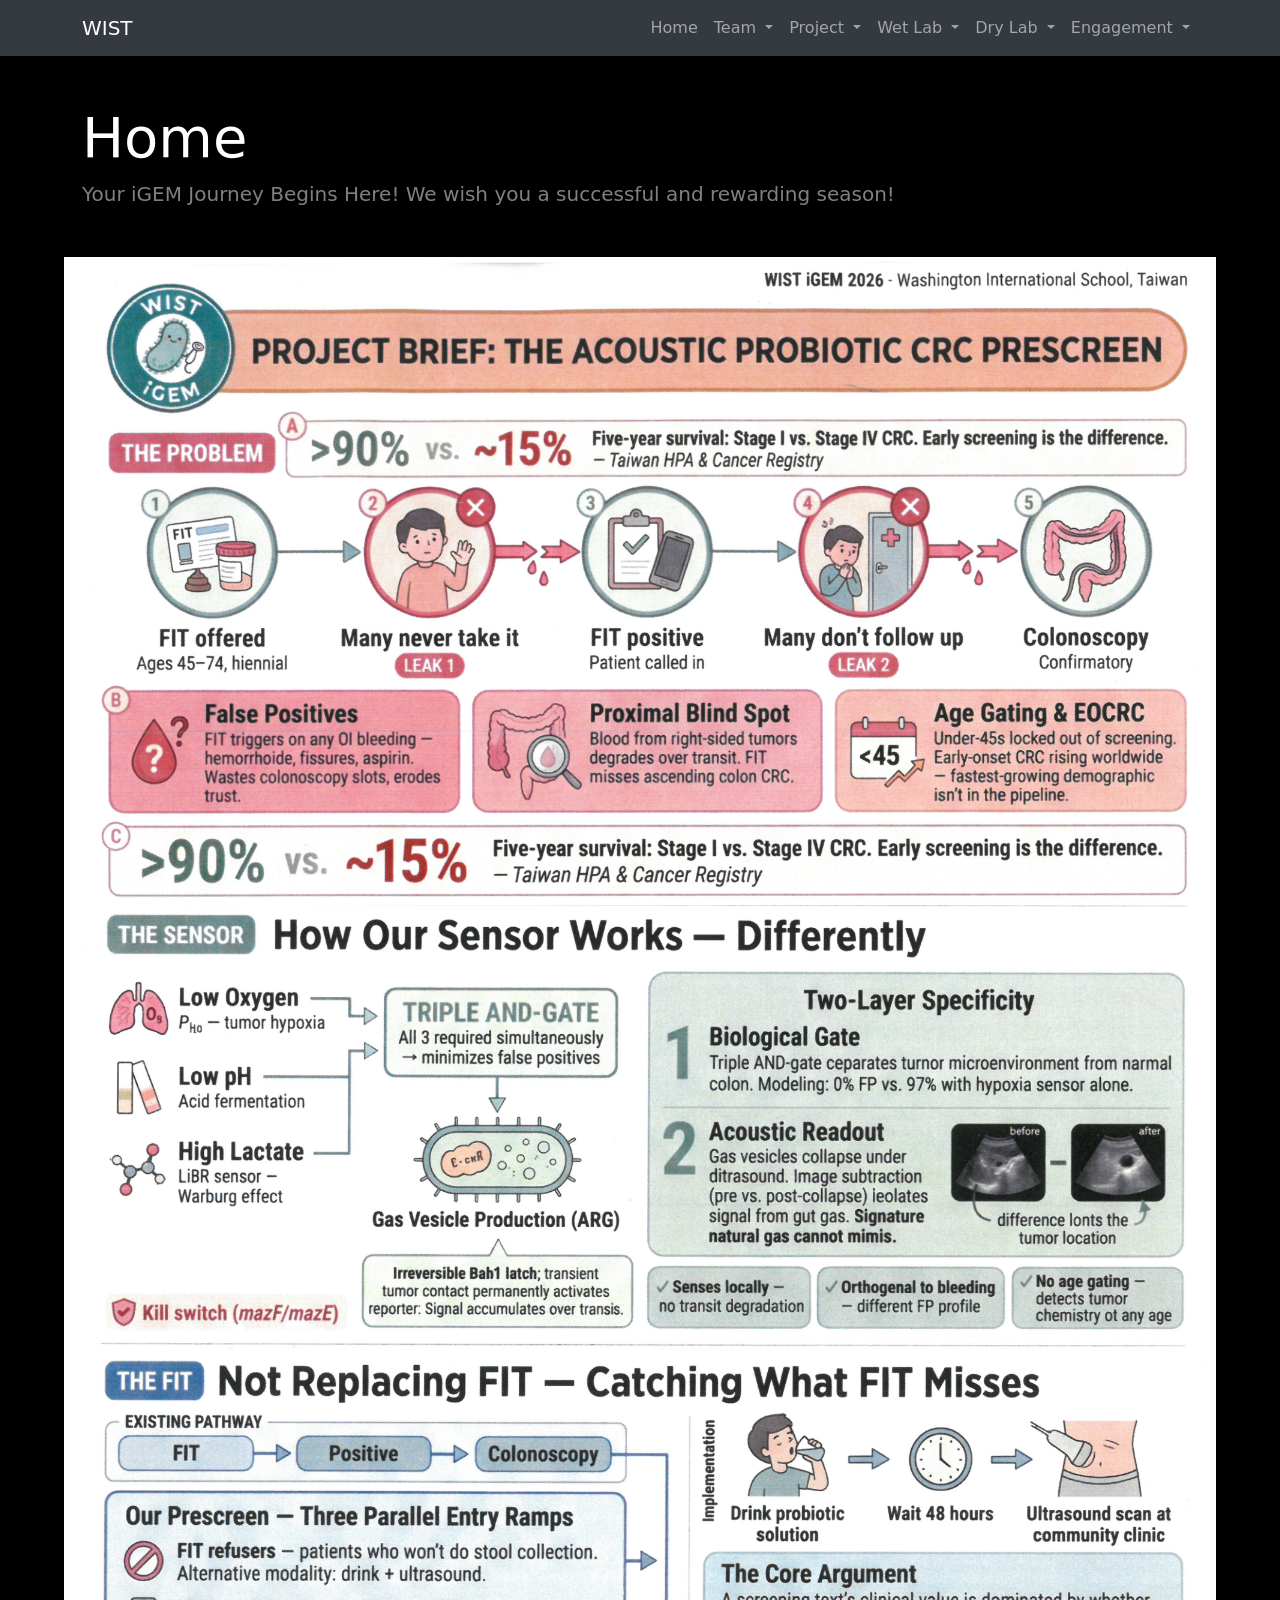
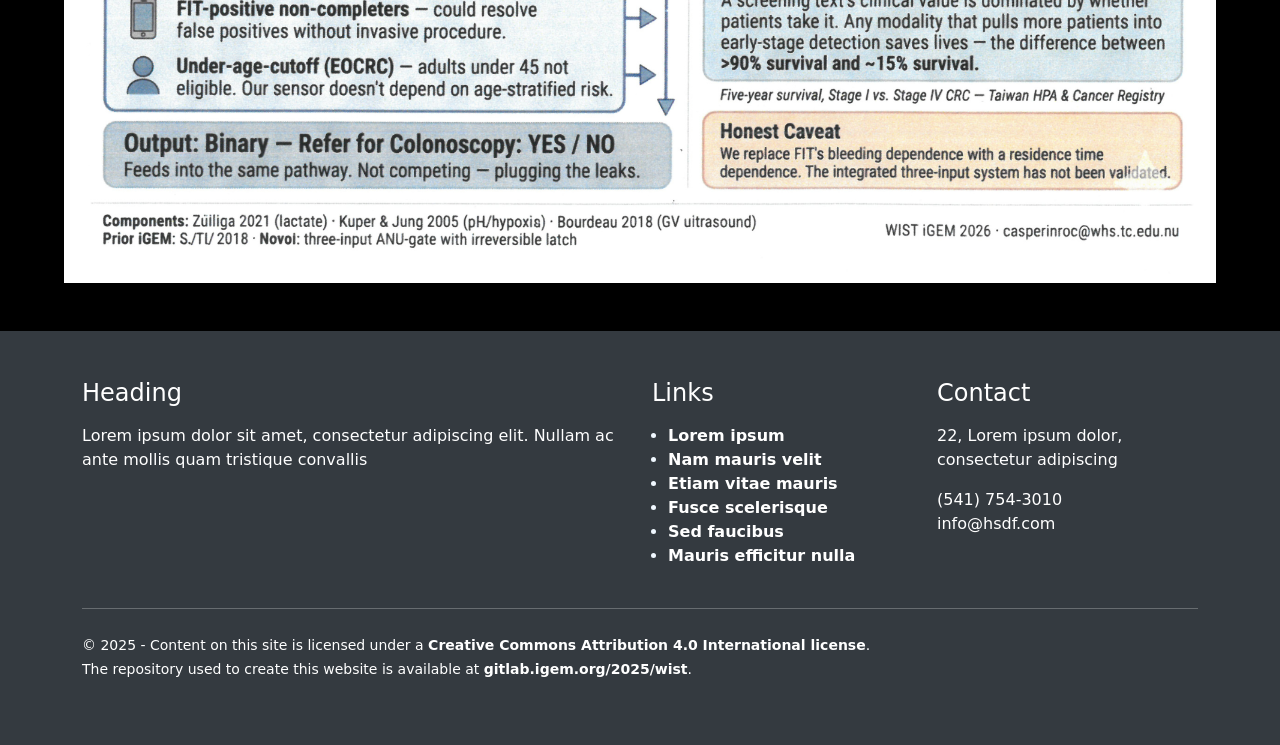
==== docs/index.html @ 2dd1bcad "no container" ====
<!doctype html>
<html lang="en">
  <head>
    <!-- Required meta tags -->
    <meta charset="utf-8">
    <meta name="viewport" content="width=device-width, initial-scale=1">
    <link rel="shortcut icon" href="https://static.igem.wiki/common/icons/favicons/igem-2022.svg"/>
    <link rel="license" href="https://creativecommons.org/licenses/by/4.0/"/>

    <!-- Bootstrap CSS -->
    <link href="static/bootstrap.min.css" rel="stylesheet">

    <!-- Custom CSS -->
    <link href="static/style.css" rel="stylesheet">

    <title>Home | WIST - iGEM 2025</title>
    <style>
      header {
       
        /* background-color: black; */
        /* background-image: url("static/img/test.gif");
        background-size: contain;
        background-position: center;
        background-repeat: no-repeat;
        height: 100vh;
        margin: 0;  */
      }
      body{
        background-color: rgb(0, 0, 0);
        /* background-image: url("static/img/Sheba1.JPG"); */
        background-position: center;
        background-size: contain;
        background-repeat: no-repeat;
        
        /* background-size: contain;
        background-position: center;
        
        height: 100vh;
        margin: 0;  */ 
      }
      .header{
        all: unset;
        /* all: revert; */
      }
      .backimg{
        width: 100%;
        padding: 0 5%;
      }
      li{
        color: aliceblue;
      }
      .wist{
        width:100%
      }
    </style>
</head>
<body>
  <!-- Navigation -->
  <nav class="navbar navbar-expand-lg navbar-dark bg-dark fixed-top">
  <div class="container">

    <!-- TEAM NAME -->
    <a class="navbar-brand" href="#">WIST</a>

    <!-- SMALL SCREEN MENU ICON -->
    <button class="navbar-toggler" type="button" data-bs-toggle="collapse" data-bs-target="#navbarSupportedContent" aria-controls="navbarSupportedContent" aria-expanded="false" aria-label="Toggle navigation">
      <span class="navbar-toggler-icon"></span>
    </button>

    <div class="collapse navbar-collapse" id="navbarSupportedContent">
      <ul class="navbar-nav ml-auto left-aligned">

        <!-- HOME -->
        <li class="nav-item">
          <a class="nav-link" href="index.html">Home</a>
        </li>

        <!-- TEAM -->
        <li class="nav-item dropdown">
          <a class="nav-link dropdown-toggle" href="#" id="navbar-team" role="button" data-bs-toggle="dropdown" aria-expanded="false">
            Team
          </a>
          <ul class="dropdown-menu" aria-labelledby="navbar-team">
            <li><a class="dropdown-item" href="members">Members</a></li>
            <li><a class="dropdown-item" href="attributions">Attributions</a></li>
          </ul>
        </li>

        <!-- PROJECT -->
        <li class="nav-item dropdown">
          <a class="nav-link dropdown-toggle" href="#" id="navbar-project" role="button" data-bs-toggle="dropdown" aria-expanded="false">
            Project
          </a>
          <ul class="dropdown-menu" aria-labelledby="navbar-project">
            <li><a class="dropdown-item" href="description">Description</a></li>
            <li><a class="dropdown-item" href="engineering">Engineering</a></li>
            <li><a class="dropdown-item" href="results">Results</a></li>
            <li><a class="dropdown-item" href="contribution">Contribution</a></li>
          </ul>
        </li>

        <!-- WET LAB -->
        <li class="nav-item dropdown">
          <a class="nav-link dropdown-toggle" href="#" id="navbar-wet-lab" role="button" data-bs-toggle="dropdown" aria-expanded="false">
            Wet Lab
          </a>
          <ul class="dropdown-menu" aria-labelledby="navbar-wet-lab">
            <li><a class="dropdown-item" href="experiments">Experiments</a></li>
            <li><a class="dropdown-item" href="notebook">Notebook</a></li>
            <li><a class="dropdown-item" href="measurement">Measurement</a></li>
            <li><a class="dropdown-item" href="plant">Plant</a></li>
            <li><a class="dropdown-item" href="safety-and-security">Safety and Security</a></li>
            <li><a class="dropdown-item" href="loading">Loading</a></li>
          </ul>
        </li>

        <!-- DRY LAB -->
        <li class="nav-item dropdown">
          <a class="nav-link dropdown-toggle" href="#" id="navbar-dry-lab" role="button" data-bs-toggle="dropdown" aria-expanded="false">
            Dry Lab
          </a>
          <ul class="dropdown-menu" aria-labelledby="navbar-dry-lab">
            <li><a class="dropdown-item" href="model">Model</a></li>
            <li><a class="dropdown-item" href="software">Software</a></li>
            <li><a class="dropdown-item" href="hardware">Hardware</a></li>
          </ul>
        </li>

        <!-- ENGAGEMENT -->
        <li class="nav-item dropdown">
          <a class="nav-link dropdown-toggle" href="#" id="navbar-engagement" role="button" data-bs-toggle="dropdown" aria-expanded="false">
            Engagement
          </a>
          <ul class="dropdown-menu" aria-labelledby="navbar-engagement">
            <li><a class="dropdown-item" href="entrepreneurship">Entrepreneurship</a></li>
            <li><a class="dropdown-item" href="human-practices">Human Practices</a></li>
            <li><a class="dropdown-item" href="education">Education</a></li>
            <li><a class="dropdown-item" href="inclusivity">Inclusivity</a></li>
            <li><a class="dropdown-item" href="sustainability">Sustainability</a></li>
          </ul>
        </li>

      </ul>
    </div>
  </div>
</nav>

  <!-- Header -->
  
  <header class="bg-hero py-5 mb-5 header">
    <div class="container h-100">
      <div class="row h-100 align-items-center">
        <div class="col-lg-12">
          <h1 class="display-4 text-white mt-5 mb-2">Home</h1>
	        <p class="lead mb-5 text-white-50"><b>Your iGEM Journey Begins Here!</b> We wish you a successful and rewarding season!</p>
        </div>
      </div>
    </div>
  </header>

  <!-- Page Content -->
  <div class="backimg">
    


<img src="static/img/Wist-1.png" alt="" class="wist">
<img src="static/img/Wist-2.png" alt="" class="wist">
<img src="static/img/Wist-3.png" alt="" class="wist">

<div class="background-image-section">
<div class="row">
  <div class="col">
    <!-- <h2>Essential First Steps</h2>
    <hr />
    <p>Familiarize yourself with the official iGEM competition rules, policies, and judging criteria:</p>
    <ul>
      <li>Carefully review the <a href="https://competition.igem.org/deliverables/team-wiki" target="_blank">Wiki Requirements page</a> to ensure your wiki meets all necessary standards for judging and awards.</li>
      <li>Understand the criteria and required wiki pages for Gold, Silver, and Bronze Medals on the <a href="https://competition.igem.org/judging/medals" target="_blank">Medals page</a>.</li>
      <li>Explore the various Project Prizes and their corresponding wiki requirements on the <a href="https://competition.igem.org/judging/project-prizes" target="_blank">Project Prizes Page</a>.</li>
      <li>Discover the eligibility criteria and wiki requirements for Special Prizes on the <a href="https://competition.igem.org/judging/special-prizes" target="_blank">Special Prizes Page</a>.</li>
      <li><img src="/img/Sheba1.JPG" alt=""></li> -->
      
    </ul>
  </div>
</div>

<!-- <div class="row mt-4">
  <div class="col">
    <h2>Building Your Wiki</h2>
    <hr />
    <ul>
      <li><b>Content First, Design Second</b>: Focus on clearly documenting your project, research, and activities. Design can be refined later.</li>
      <li><b>Navigation is Key</b>: Structure your wiki with clear and intuitive navigation. Visitors should easily find information.</li>
      <li><b>Accessibility Matters</b>: Use readable fonts, appropriate color contrast, and ensure your wiki is mobile-friendly.</li>
      <li><b>Media Optimization</b>: Compress images and videos to reduce file sizes and improve loading times.</li>
      <li><b>Document Early & Often</b>: Start documenting your project from day one. Don't wait until the Wiki Freeze.</li>
      <li><b>Prepare for Deadlines</b>: Stay up-to-date with important deadlines and events by checking the <a href="https://competition.igem.org/calendar" target="_blank">iGEM Competition Calendar</a>.</li>
    </ul>
  </div>
</div> -->
<!-- <div class="row mt-4">
  <div class="col-lg-8">
    <h2>Tips for Success</h2>
    <hr />
    <ul>
      <li><b>Clearly Define Your Project</b>: Explain your project's goals, methodology, and expected outcomes in a clear and concise manner.</li>
      <li><b>Show Your Progress</b>: Regularly update your wiki with your team's progress, experiments, and results.</li>
      <li><b>Engage Your Audience</b>: Consider your global audience and use language that is accessible to everyone.</li>
      <li><b>Human Practices & Safety</b>: Thoroughly document your team's human practices activities and safety considerations.</li>
      <li><b>Collaborate & Share</b>: Highlight collaborations with other teams and institutions.</li>
      <li><b>Have Fun and Learn!</b> iGEM is a unique opportunity to learn, grow, and contribute to synthetic biology.</li>
    </ul>
  </div> -->
  <!-- <div class="col-lg-4">
    <h2>Inspiration</h2>
    <hr />
    <p>You can also view other team wikis for inspiration! Here are some examples:</p>
    <ul>
      <li><a href="https://2024.igem.wiki/ju-krakow">2024 JU-Krakow</a></li>
      <li><a href="https://2024.igem.wiki/gems-taiwan">2024 GEMS-Taiwan</a></li>
      <li><a href="https://2024.igem.wiki/heidelberg">2024 Heidelberg</a></li>
      <li><a href="https://2024.igem.wiki/marburg">2024 Marburg</a></li>
      <li><a href="https://2024.igem.wiki/sydney-australia">2024 Sydney-Australia</a></li>
      <li><a href="https://2024.igem.wiki/toulouse-insa-ups">2024 Toulouse-INSA-UPS</a></li>
      <li><a href="https://2024.igem.wiki/bnds-china">2024 BNDS-China</a></li>
      <li><a href="https://2024.igem.wiki/vilnius-lithuania">2024 Vilnius-Lithuania</a></li>
      <li><a href="https://2024.igem.wiki/bnuzh-china">2024 BNUZH-China</a></li>
      <li><a href="https://2024.igem.wiki/xmu-china">2024 XMU-China</a></li>
    </ul>
  </div> -->
</div>
</div>

  </div>
  <!-- Footer: MUST mention license AND have a link to team wiki's repository on gitlab.igem.org -->
  <footer class="pt-5 pb-5 footer py-5 mt-5 bg-dark text-white">
  <div class="container">
    <div class="row mb-4">
      <div class="col-lg-6 col-xs-12">
        <h4 class="mb-3">Heading</h4>
        <p>Lorem ipsum dolor sit amet, consectetur adipiscing elit. Nullam ac ante mollis quam tristique convallis</p>
      </div>
      <div class="col-lg-3 col-xs-12">
        <h4 class="mt-lg-0 mt-sm-3">Links</h4>
          <ul class="m-2 p-2">
            <li><a href="#">Lorem ipsum</a></li>
            <li><a href="#">Nam mauris velit</a></li>
            <li><a href="#">Etiam vitae mauris</a></li>
            <li><a href="#">Fusce scelerisque</a></li>
            <li><a href="#">Sed faucibus</a></li>
            <li><a href="#">Mauris efficitur nulla</a></li>
          </ul>
      </div>
      <div class="col-lg-3 col-xs-12">
        <h4 class="mt-lg-0 mt-sm-4 mb-3">Contact</h4>
        <p>22, Lorem ipsum dolor, consectetur adipiscing</p>
        <p class="mb-0">(541) 754-3010</p>
        <p>info@hsdf.com</p>
      </div>
    </div>
    <hr />
    <!-- The following MUST be on every page: license information and link to the repository on gitlab.igem.org -->
    <div class="row mt-4">
      <div class="col">
        <p class="mb-0"><small>© 2025 - Content on this site is licensed under a <a class="subfoot" href="https://creativecommons.org/licenses/by/4.0/" rel="license">Creative Commons Attribution 4.0 International license</a>.</small></p>
	      <p><small>The repository used to create this website is available at <a href="https://gitlab.igem.org/2025/wist">gitlab.igem.org/2025/wist</a>.</small></p>
      </div>
    </div>
  </div>
</footer>

  <!-- Bootstrap Bundle with Popper -->
  
  <script src="static/bootstrap.bundle.min.js"></script>
</body>
</html>
---- docs/static/style.css ----
body { padding-top: 56px; }
.left-aligned { margin-left: auto; }
.bg-dark { background-color: #343a40 !important; }
.bg-hero { background-color: #45b06cff; }

/* CALLOUT */
.bd-callout { padding:1.25rem; margin-top:1.25rem; margin-bottom:1.25rem; border:1px solid #e9ecef; border-left-width:.25rem; border-radius:.25rem }
.bd-callout h4 { margin-bottom: 1.25rem }
.bd-callout p:last-child { margin-bottom:0 }
.bd-callout code { border-radius:.25rem }
.bd-callout+.bd-callout { margin-top:-.25rem }
.bd-callout-info { border-left-color:#5bc0de }
.bd-callout-warning { border-left-color:#f0ad4e }
.bd-callout-danger { border-left-color:#d9534f }

/* footer */
footer a { color: white; font-weight: bold; text-decoration: none; }
footer a:hover { color: white; text-decoration: underline; }
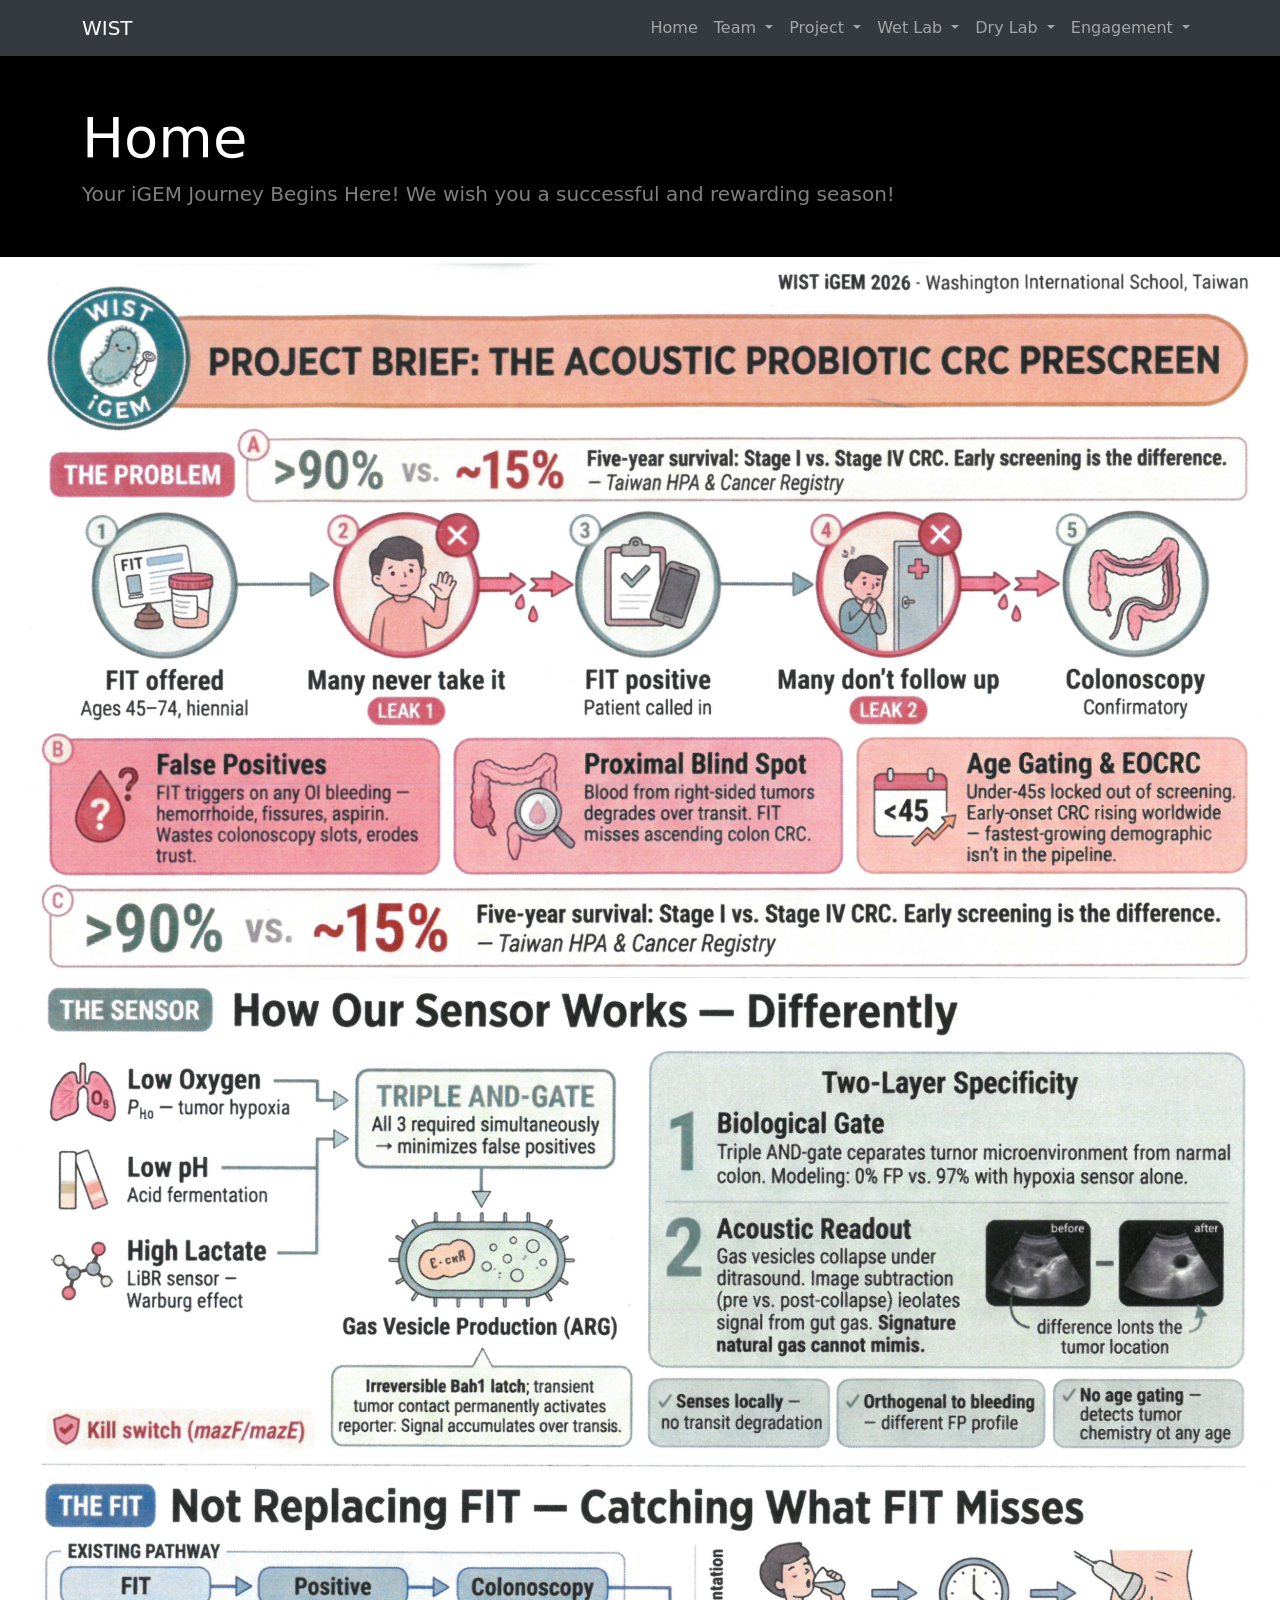
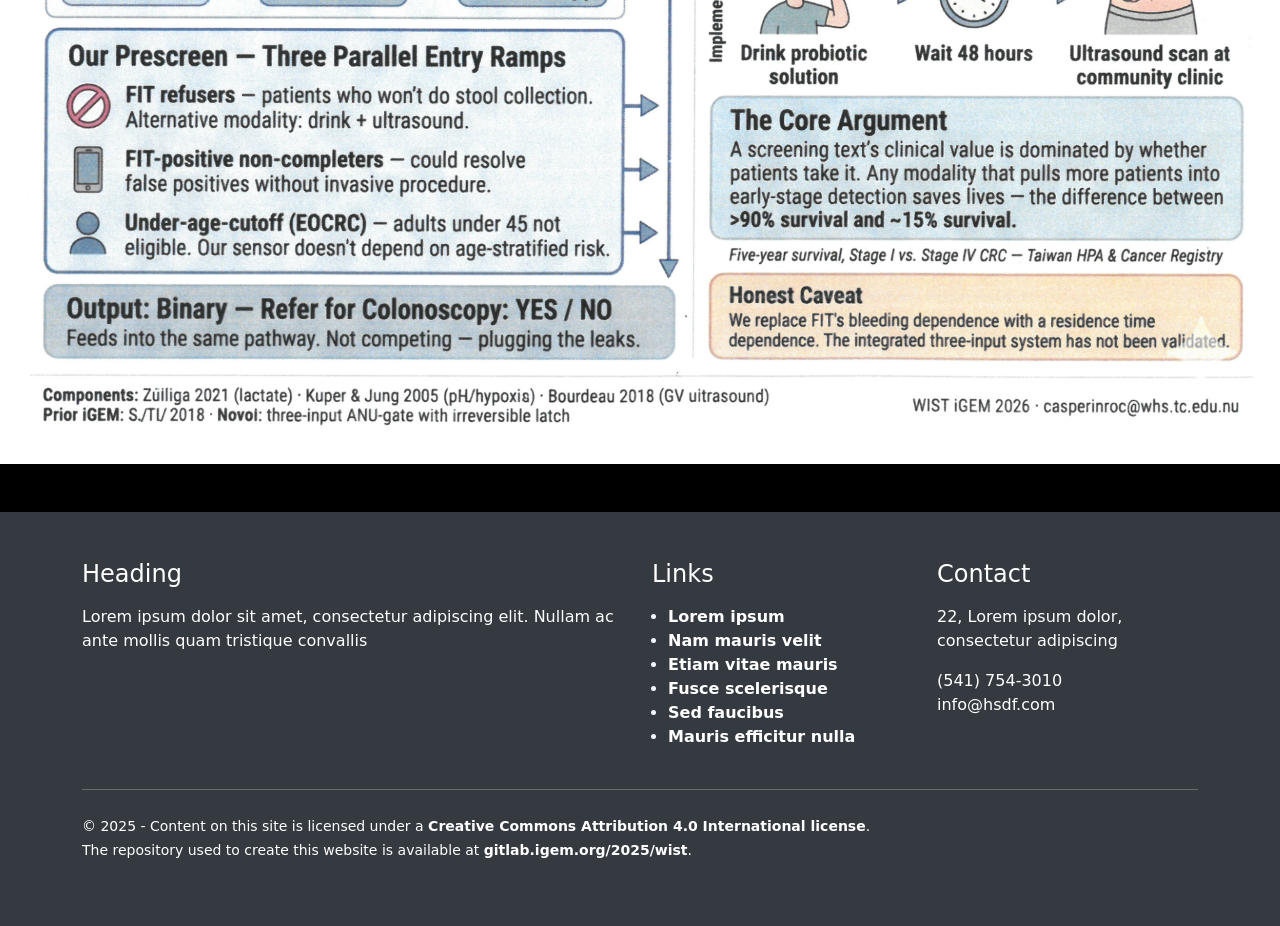
==== commit 67d9b494: "move backing" ====
--- a/docs/index.html
+++ b/docs/index.html
@@ -42,10 +42,10 @@
         all: unset;
         /* all: revert; */
       }
-      .backimg{
+      /* .backimg{
         width: 100%;
         padding: 0 5%;
-      }
+      } */
       li{
         color: aliceblue;
       }
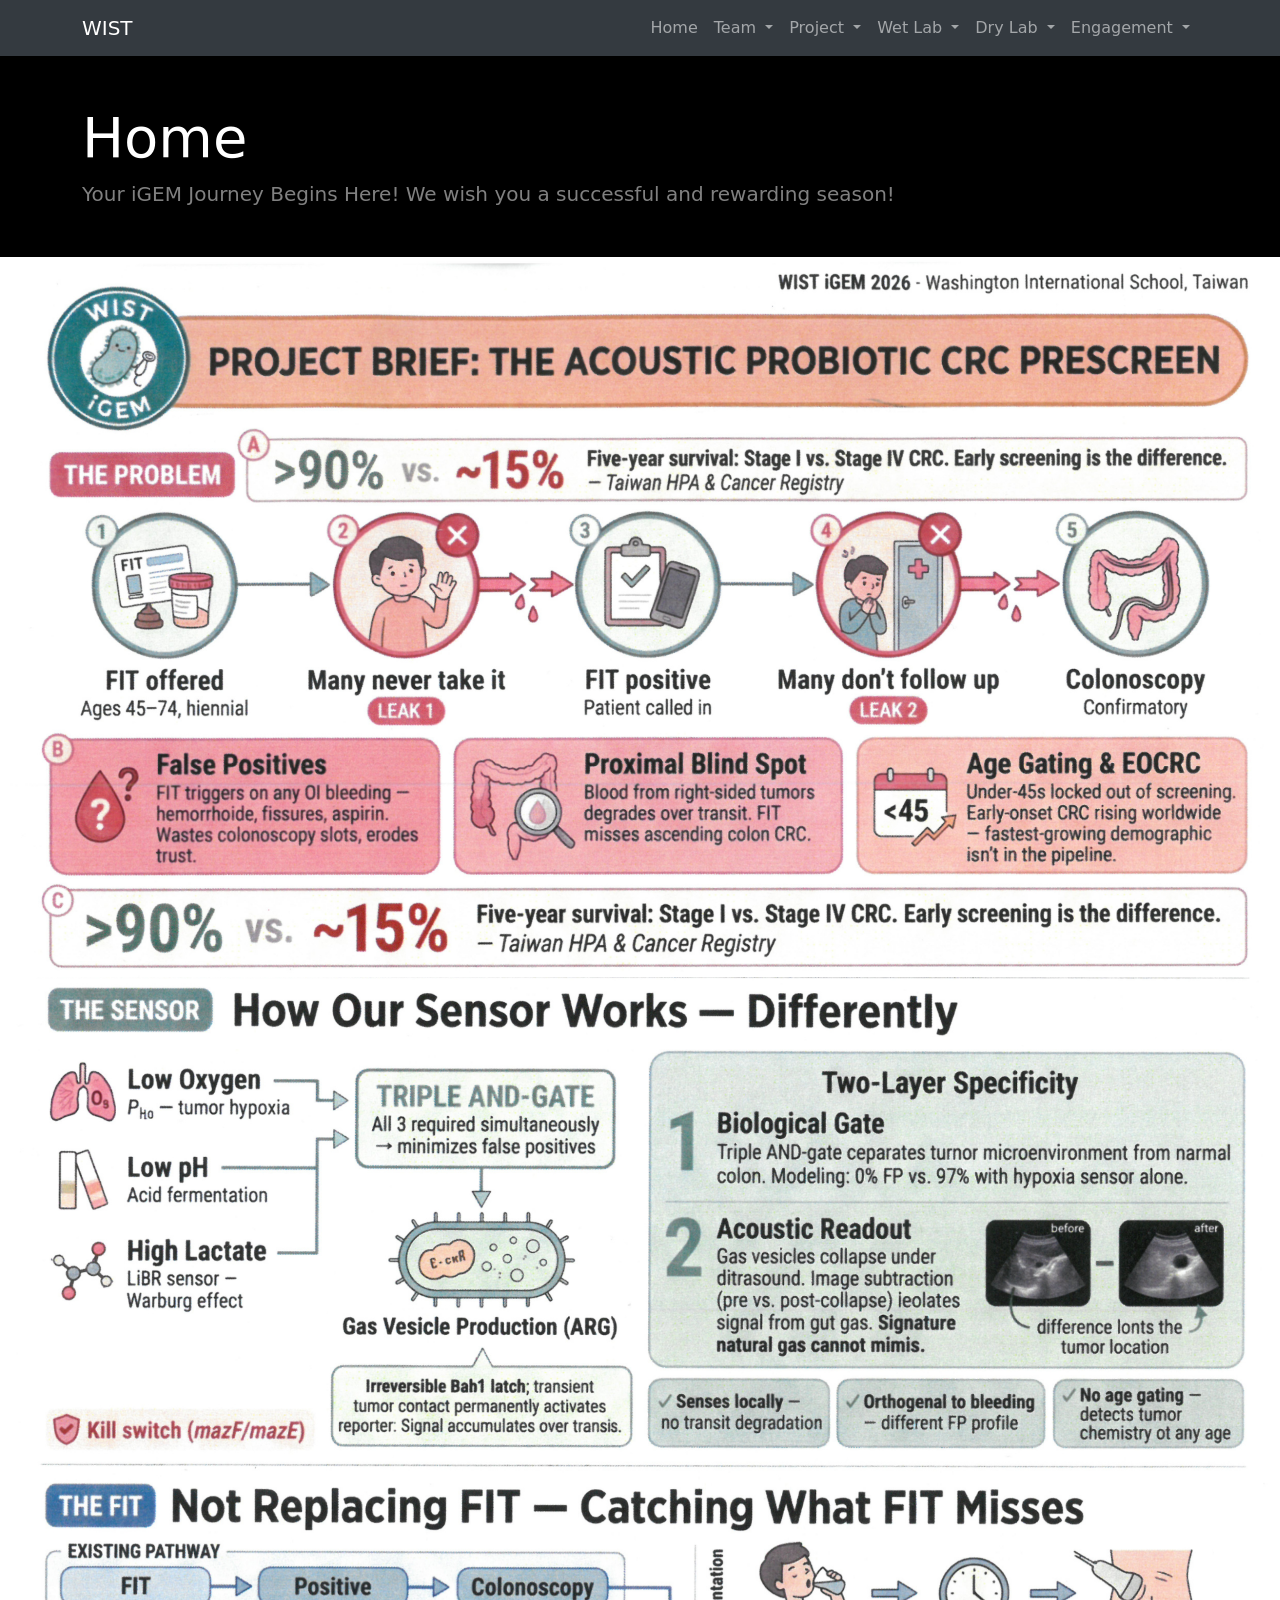
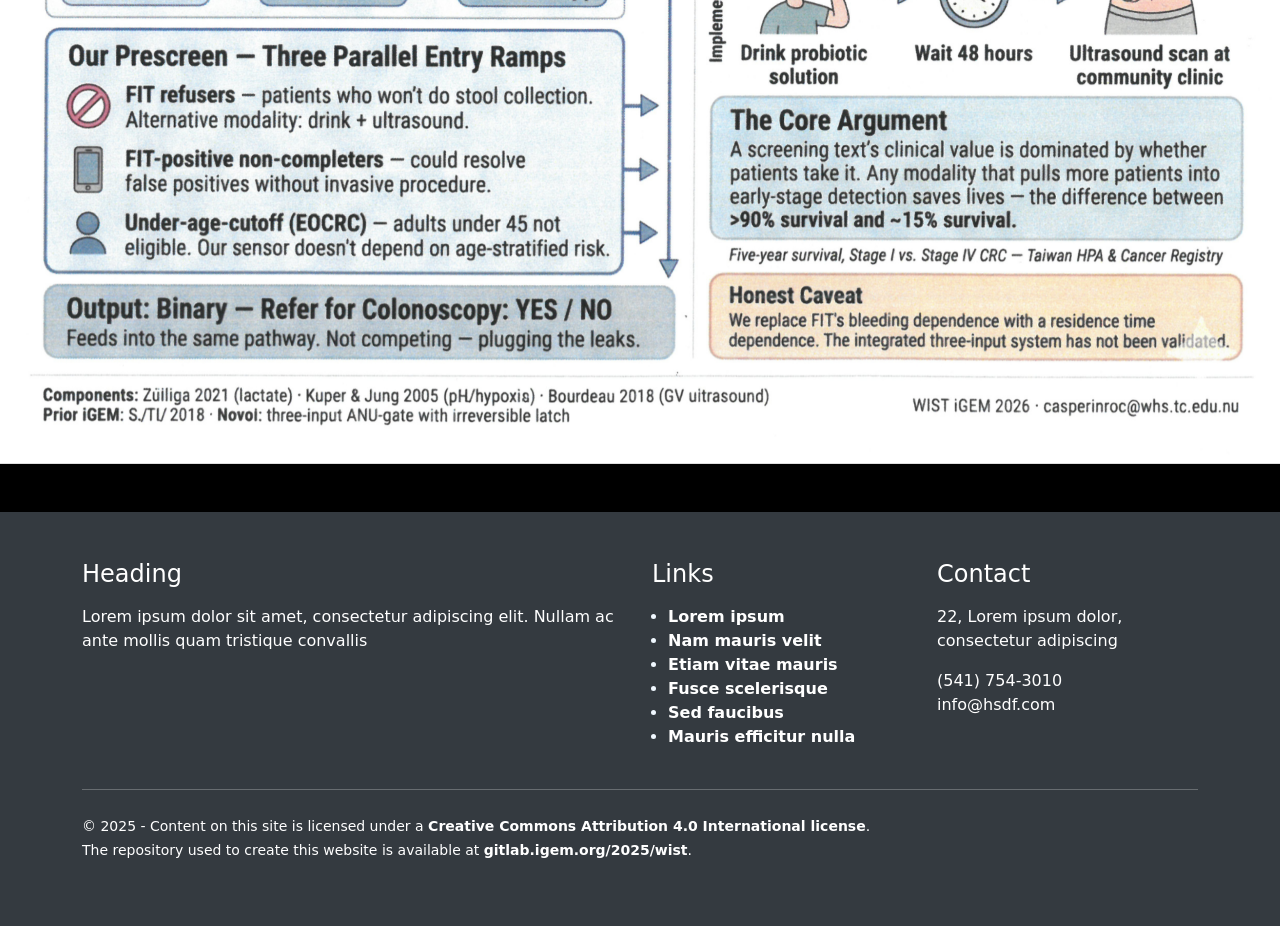
==== commit d516c926: "home img an" ====
--- a/docs/index.html
+++ b/docs/index.html
@@ -12,6 +12,7 @@
 
     <!-- Custom CSS -->
     <link href="static/style.css" rel="stylesheet">
+    <link href="static/home.css" rel="stylesheet">
 
     <title>Home | WIST - iGEM 2025</title>
     <style>
@@ -163,10 +164,9 @@
     
 
 
-<img src="static/img/Wist-1.png" alt="" class="wist">
-<img src="static/img/Wist-2.png" alt="" class="wist">
-<img src="static/img/Wist-3.png" alt="" class="wist">
-
+<img src="static/img/Wist-1.png" alt="" class="wist bg-section story-image">
+<img src="static/img/Wist-2.png" alt="" class="wist bg-section story-image">
+<img src="static/img/Wist-3.png" alt="" class="wist bg-section story-image">
 <div class="background-image-section">
 <div class="row">
   <div class="col">
@@ -230,6 +230,37 @@
   </div> -->
 </div>
 </div>
+<script>
+  document.addEventListener("DOMContentLoaded", function() {
+    const options = {
+        threshold: 0.1
+    };
+
+    const observer = new IntersectionObserver((entries, observer) => {
+        entries.forEach(entry => {
+            if (entry.isIntersecting) {
+                entry.target.classList.add('visible');
+                observer.unobserve(entry.target);
+            }
+        });
+    }, options);
+
+    // 找到所有 .wist 圖片
+    const targets = document.querySelectorAll('.wist');
+    
+    // 在這裡使用 forEach 的第二個參數 index
+    targets.forEach((target, index) => {
+        // --- 就是加在這裡！ ---
+        // 第一張圖 (index 0) 延遲 0s
+        // 第二張圖 (index 1) 延遲 0.2s
+        // 第三張圖 (index 2) 延遲 0.4s
+        target.style.transitionDelay = `${index * 0.2}s`;
+        
+        // 開始觀察
+        observer.observe(target);
+    });
+});
+</script>
 
   </div>
   <!-- Footer: MUST mention license AND have a link to team wiki's repository on gitlab.igem.org -->
--- a/docs/static/home.css
+++ b/docs/static/home.css
@@ -0,0 +1,13 @@
+/* 圖片初始狀態：隱藏且稍微向下偏移 */
+.wist {
+    opacity: 0;
+    transform: translateY(50px); /* 向上滑入的效果，可改為 translateX(-50px) 改成左邊滑入 */
+    transition: opacity 1.0s ease-out, transform 0.8s ease-out;
+    will-change: opacity, transform; /* 效能優化 */
+}
+
+/* 當圖片進入視窗時，觸發這個 class */
+.wist.visible {
+    opacity: 1;
+    transform: translateY(0);
+}
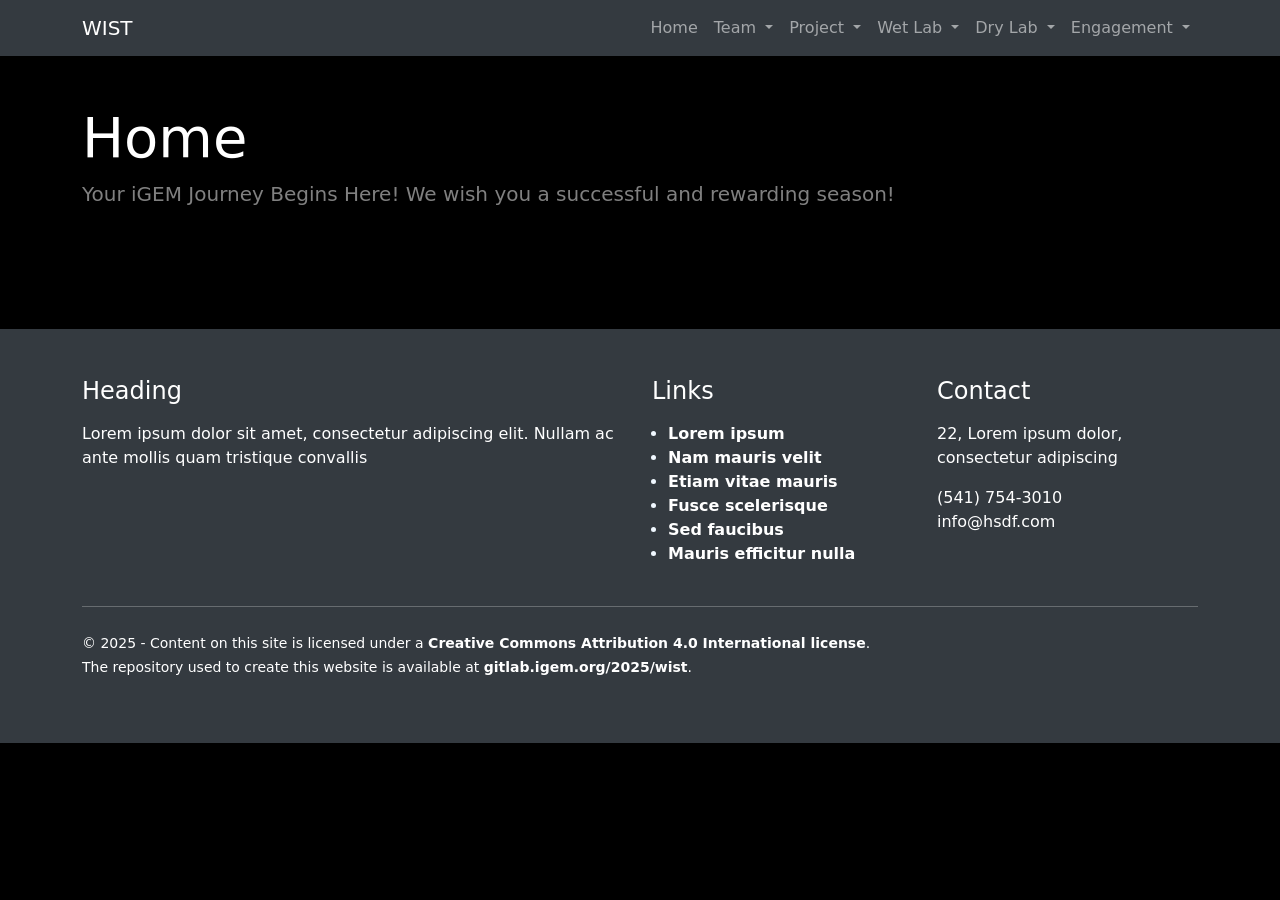
==== commit c3c1fd62: "change png" ====
--- a/docs/index.html
+++ b/docs/index.html
@@ -164,9 +164,9 @@
     
 
 
-<img src="static/img/Wist-1.png" alt="" class="wist bg-section story-image">
-<img src="static/img/Wist-2.png" alt="" class="wist bg-section story-image">
-<img src="static/img/Wist-3.png" alt="" class="wist bg-section story-image">
+<img src="static/img/Wist-11.png" alt="" class="wist bg-section story-image">
+<img src="static/img/Wist-22.png" alt="" class="wist bg-section story-image">
+<img src="static/img/Wist-33.png" alt="" class="wist bg-section story-image">
 <div class="background-image-section">
 <div class="row">
   <div class="col">
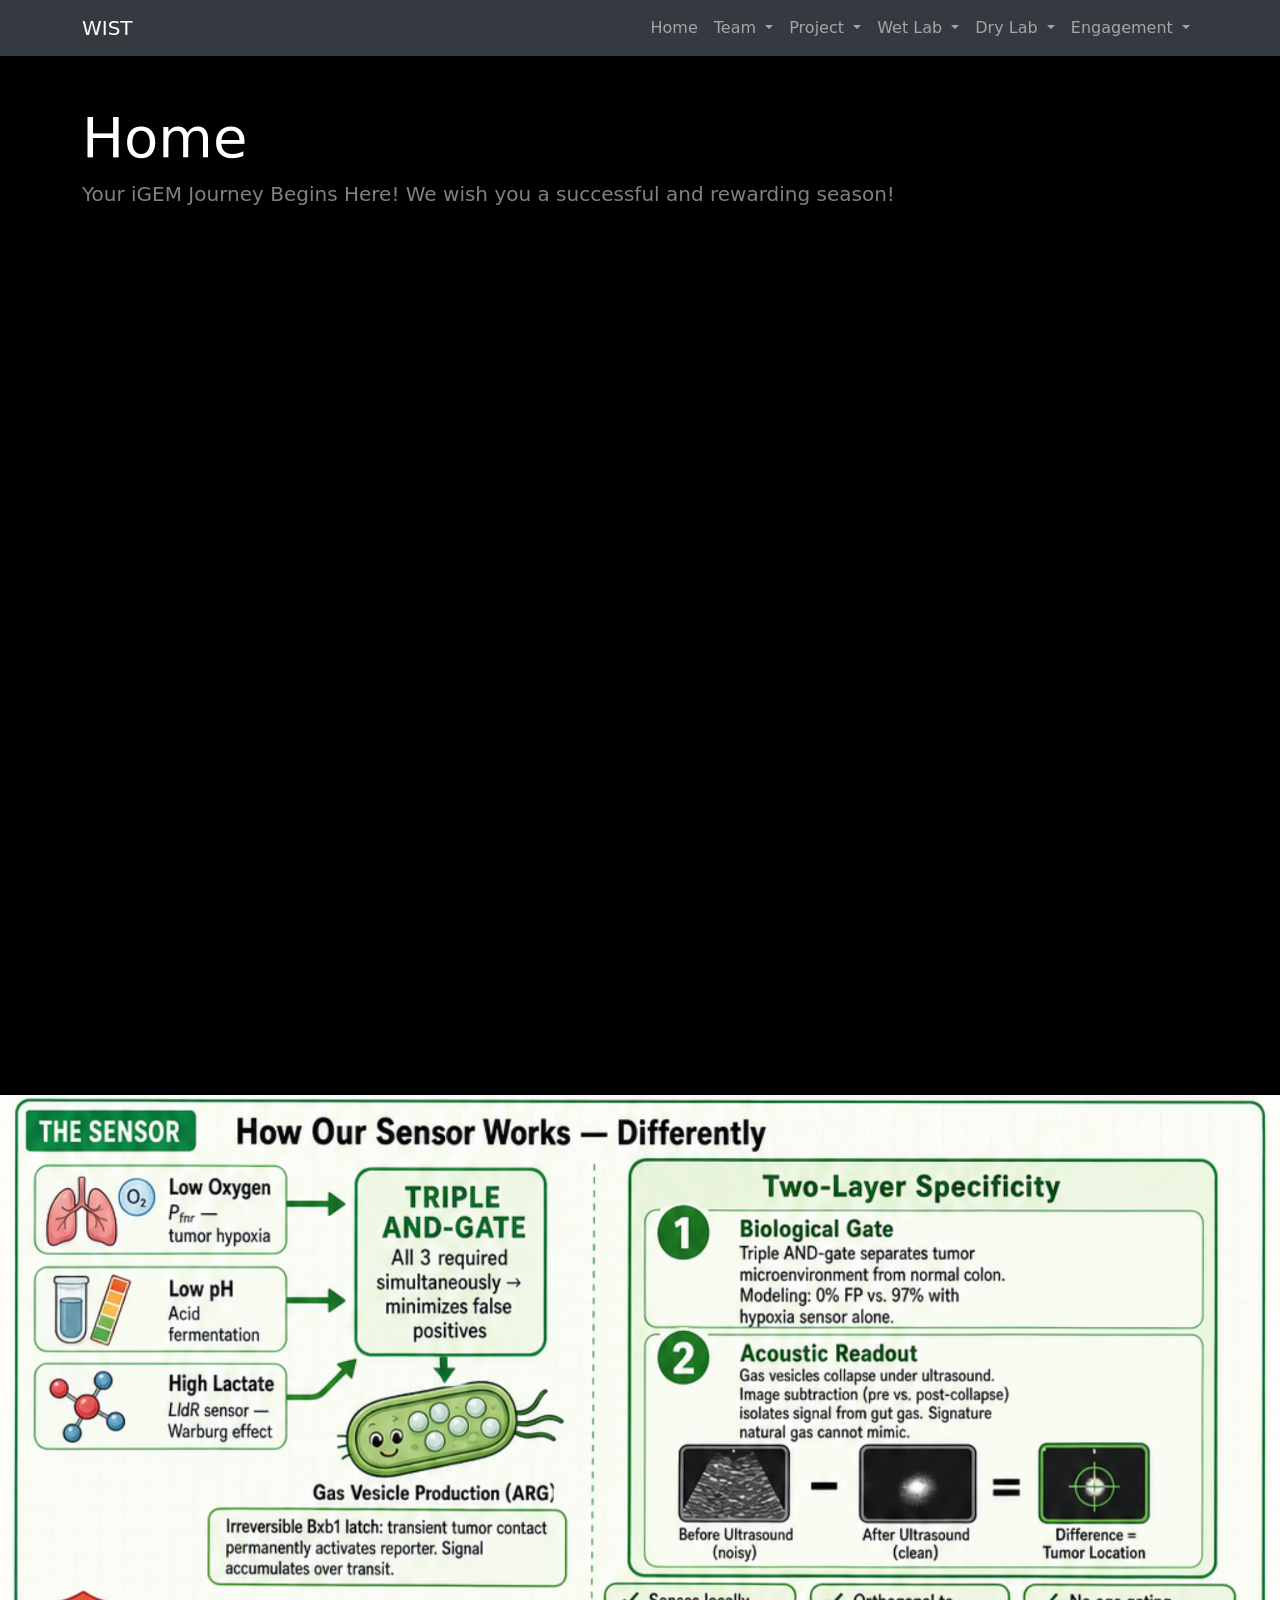
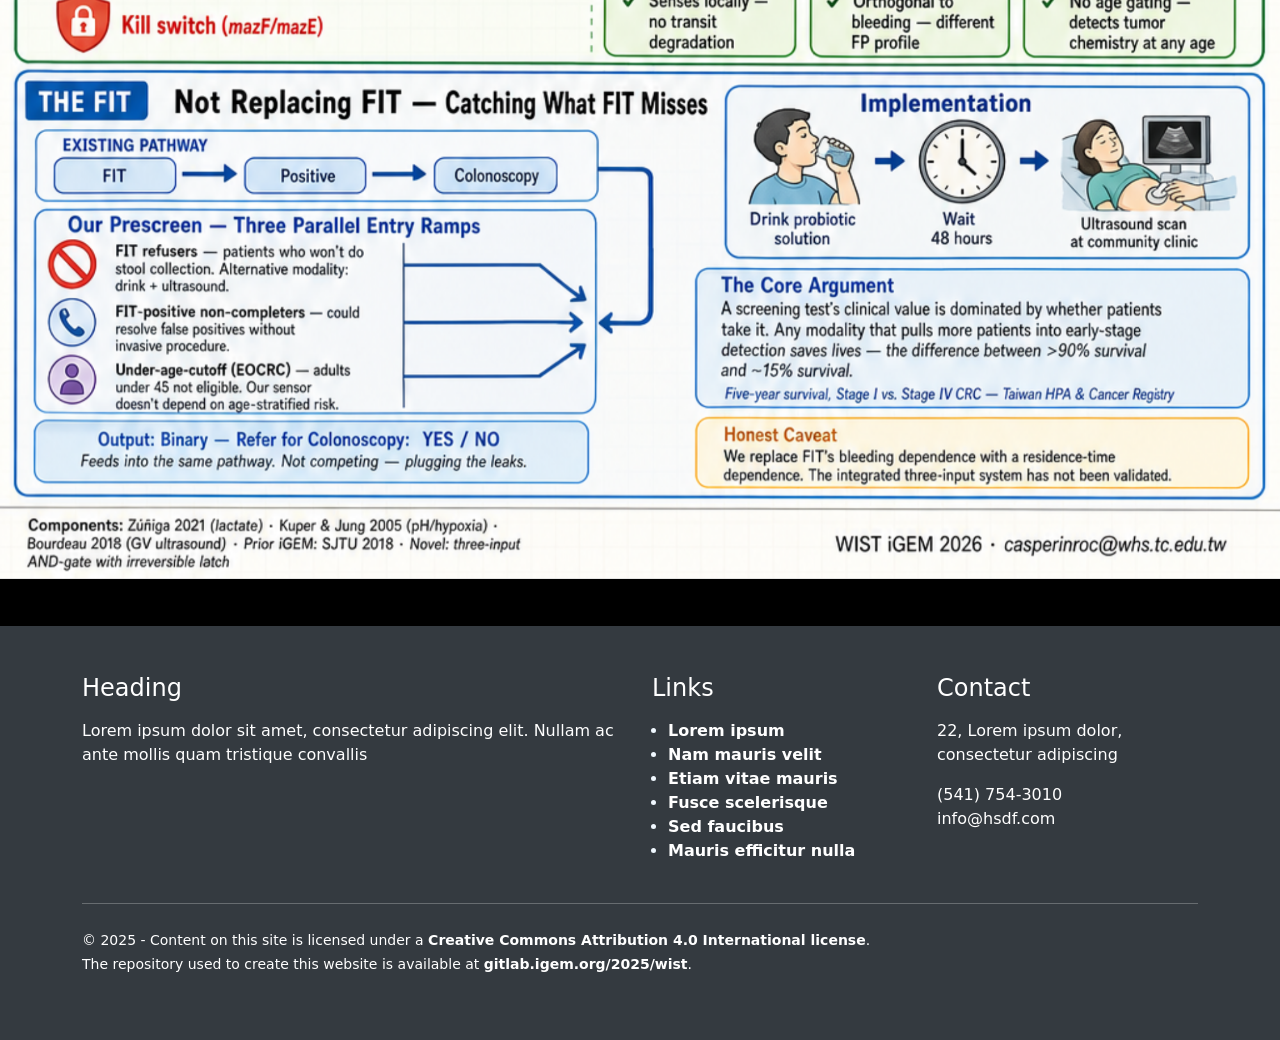
==== commit e2991f2f: "W-w" ====
--- a/docs/index.html
+++ b/docs/index.html
@@ -164,9 +164,9 @@
     
 
 
-<img src="static/img/Wist-11.png" alt="" class="wist bg-section story-image">
-<img src="static/img/Wist-22.png" alt="" class="wist bg-section story-image">
-<img src="static/img/Wist-33.png" alt="" class="wist bg-section story-image">
+<img src="static/img/wist-11.png" alt="" class="wist bg-section story-image">
+<img src="static/img/wist-22.png" alt="" class="wist bg-section story-image">
+<img src="static/img/wist-33.png" alt="" class="wist bg-section story-image">
 <div class="background-image-section">
 <div class="row">
   <div class="col">
@@ -230,10 +230,12 @@
   </div> -->
 </div>
 </div>
-<script>
+<!-- 動畫只出現一次 -->
+<!-- <script>
   document.addEventListener("DOMContentLoaded", function() {
     const options = {
-        threshold: 0.1
+        threshold: 0.15,
+        rootMargin: "0px 0px -50px 0px" 
     };
 
     const observer = new IntersectionObserver((entries, observer) => {
@@ -245,21 +247,38 @@
         });
     }, options);
 
-    // 找到所有 .wist 圖片
     const targets = document.querySelectorAll('.wist');
     
-    // 在這裡使用 forEach 的第二個參數 index
-    targets.forEach((target, index) => {
-        // --- 就是加在這裡！ ---
-        // 第一張圖 (index 0) 延遲 0s
-        // 第二張圖 (index 1) 延遲 0.2s
-        // 第三張圖 (index 2) 延遲 0.4s
-        target.style.transitionDelay = `${index * 0.2}s`;
-        
-        // 開始觀察
+    targets.forEach(target => {
         observer.observe(target);
     });
-});
+  });
+</script> -->
+<!-- 動畫重複出現 -->
+<script>
+  document.addEventListener("DOMContentLoaded", function() {
+    const observerOptions = {
+        threshold: 0.15,      // 圖片出現 15% 時觸發
+        rootMargin: "0px 0px -50px 0px" 
+    };
+
+    const observer = new IntersectionObserver((entries) => {
+        entries.forEach(entry => {
+            if (entry.isIntersecting) {
+                // 滾進來：加上 class 跑動畫
+                entry.target.classList.add('visible');
+            } else {
+                // 滾出去：移除 class，讓它回到初始隱藏狀態
+                // 這樣下次滾回來時，動畫才會重新觸發
+                entry.target.classList.remove('visible');
+            }
+        });
+    }, observerOptions);
+
+    document.querySelectorAll('.wist').forEach(img => {
+        observer.observe(img);
+    });
+  });
 </script>
 
   </div>
--- a/docs/static/home.css
+++ b/docs/static/home.css
@@ -10,4 +10,5 @@
 .wist.visible {
     opacity: 1;
     transform: translateY(0);
+    transition: opacity 0.8s ease-out, transform 0.8s ease-out;
 }
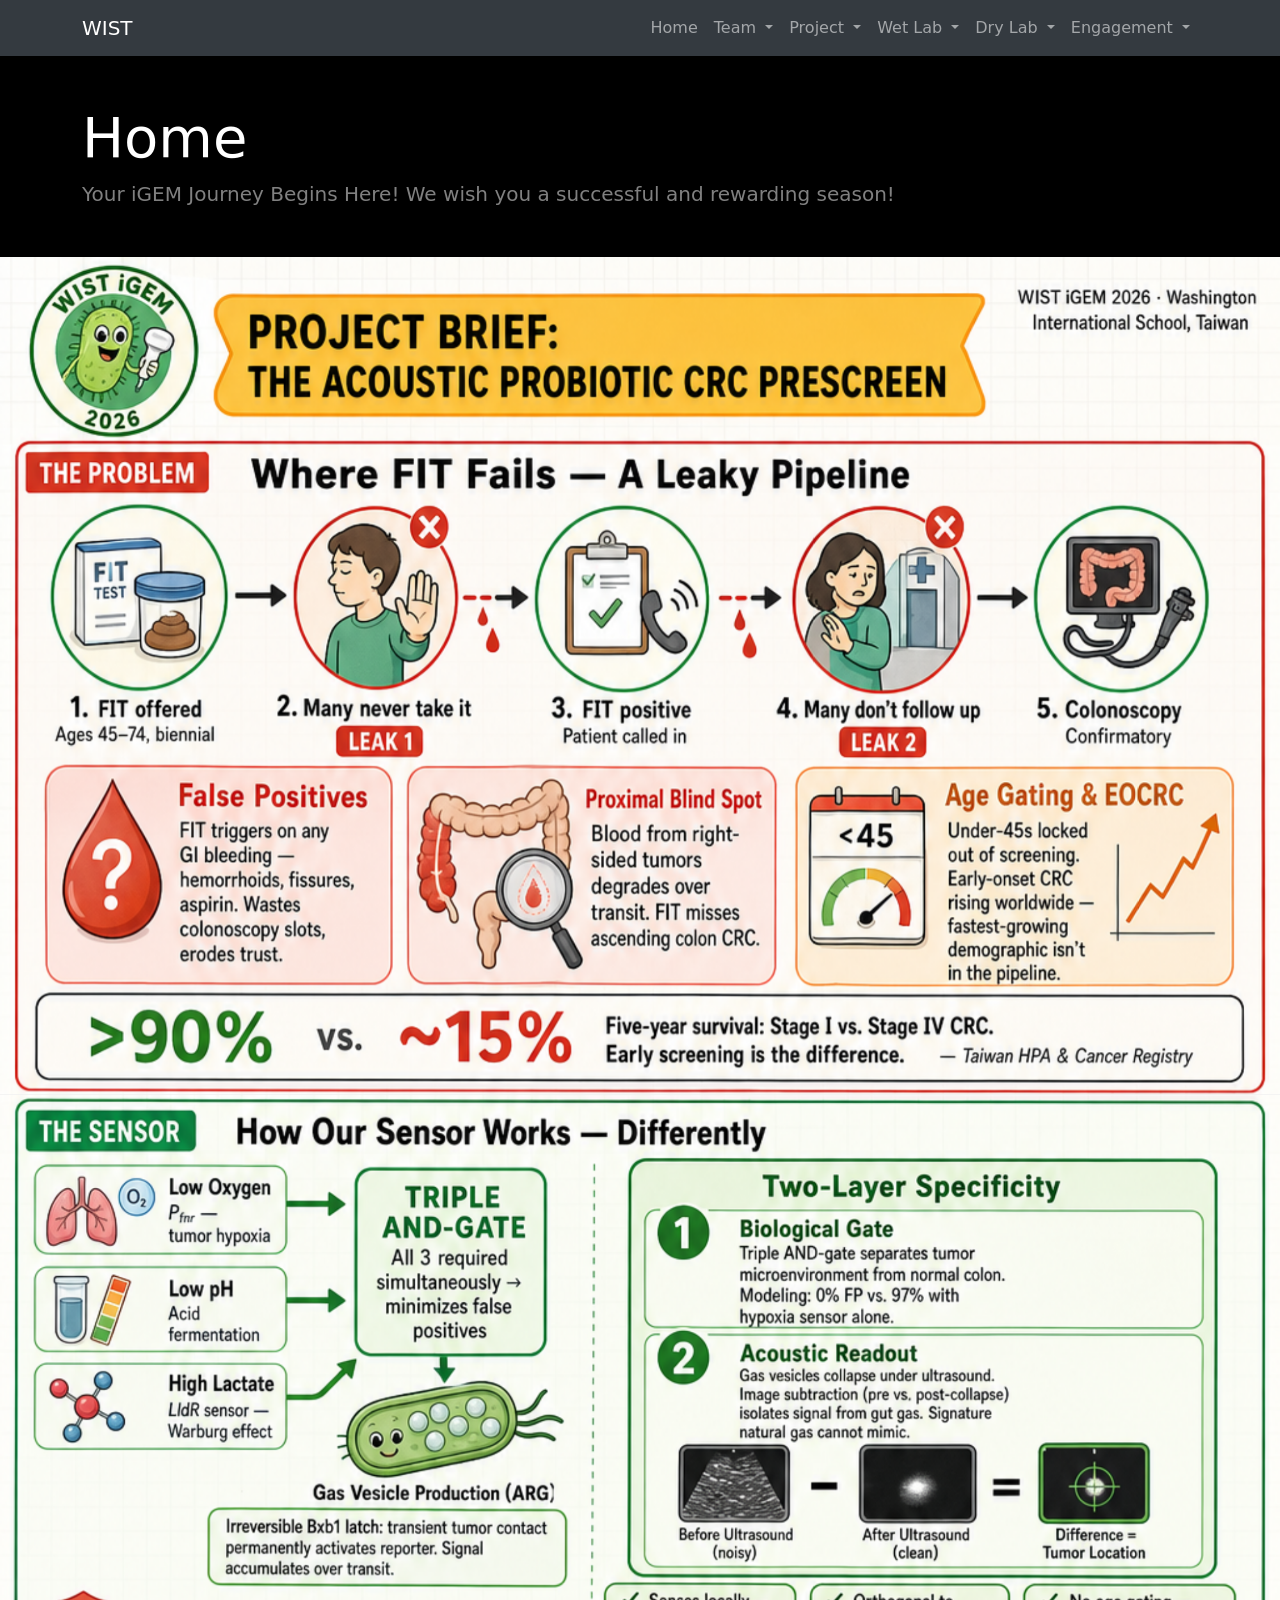
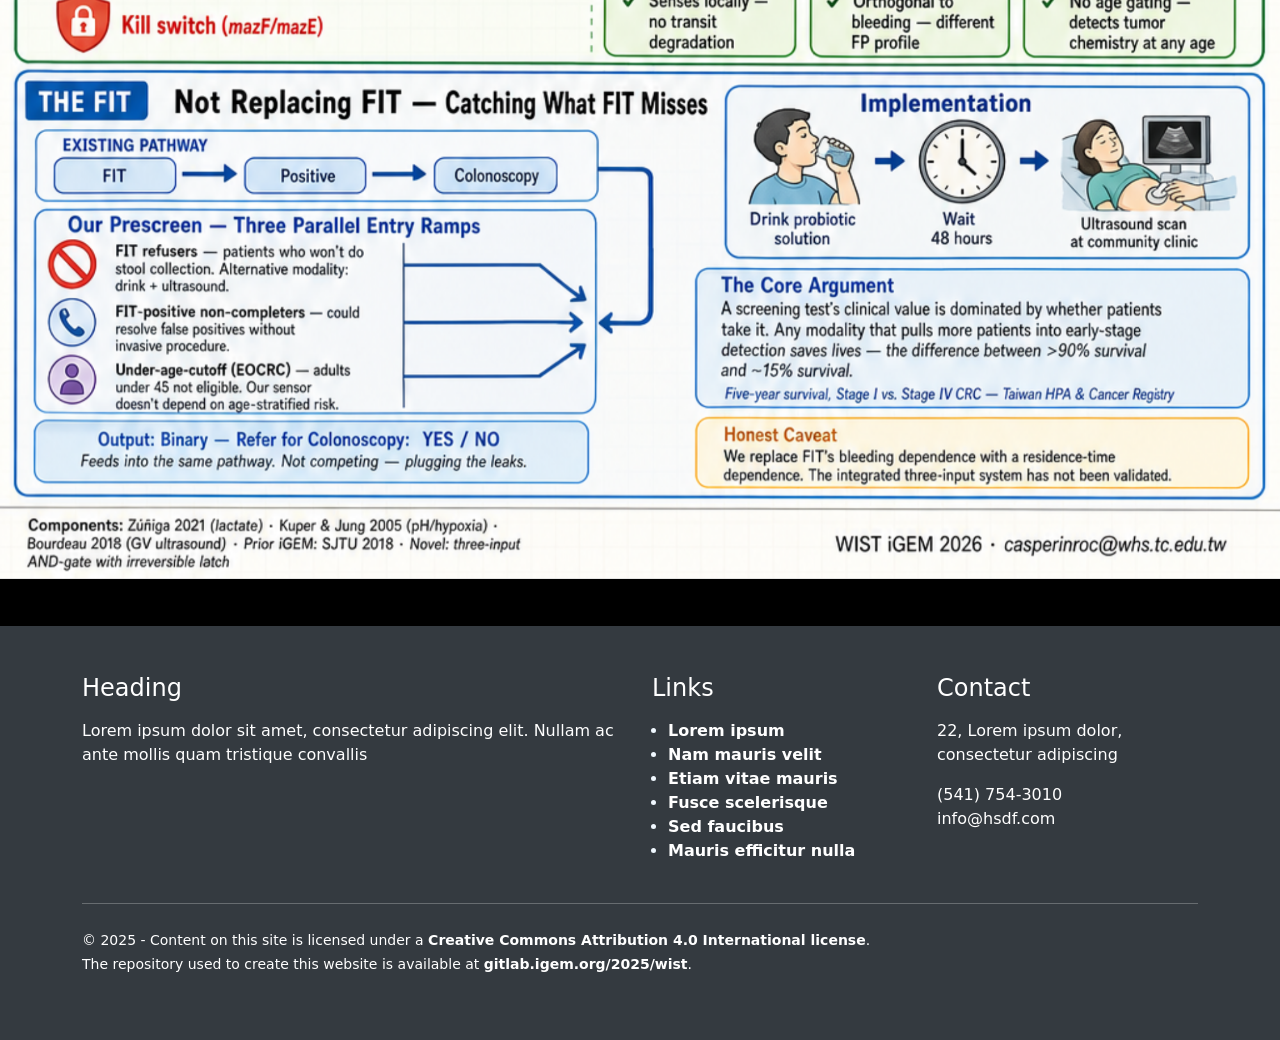
==== commit a0d036de: "img top" ====
--- a/docs/index.html
+++ b/docs/index.html
@@ -163,10 +163,25 @@
   <div class="backimg">
     
 
-
-<img src="static/img/wist-11.png" alt="" class="wist bg-section story-image">
-<img src="static/img/wist-22.png" alt="" class="wist bg-section story-image">
-<img src="static/img/wist-33.png" alt="" class="wist bg-section story-image">
+<div class="fa">
+  <img src="static/img/wist-11.png" alt="" class="wist bg-section story-image" loading="lazy">
+  <button class="circle-btn-1">
+    <img src="static/img/wist-11.png" class="popimg-1" alt="">
+  </button>
+  <button class="circle-btn-2">
+    <img src="static/img/wist-22.png" class="popimg-2" alt="">
+  </button>
+  <button class="circle-btn-3">
+    <img src="static/img/wist-33.png" class="popimg-3" alt="">
+  </button>
+</div>
+<div class="fa">
+  <img src="static/img/wist-22.png" alt="" class="wist bg-section story-image" loading="lazy">
+</div>
+<div class="fa">
+  <img src="static/img/wist-33.png" alt="" class="wist bg-section story-image" loading="lazy">
+</div>
+
 <div class="background-image-section">
 <div class="row">
   <div class="col">
--- a/docs/static/home.css
+++ b/docs/static/home.css
@@ -1,14 +1,130 @@
-/* 圖片初始狀態：隱藏且稍微向下偏移 */
 .wist {
     opacity: 0;
-    transform: translateY(50px); /* 向上滑入的效果，可改為 translateX(-50px) 改成左邊滑入 */
+    transform: translateY(50px); 
     transition: opacity 1.0s ease-out, transform 0.8s ease-out;
-    will-change: opacity, transform; /* 效能優化 */
+    will-change: opacity, transform; 
 }
 
-/* 當圖片進入視窗時，觸發這個 class */
 .wist.visible {
     opacity: 1;
     transform: translateY(0);
     transition: opacity 0.8s ease-out, transform 0.8s ease-out;
+}
+
+.fa{
+    position: relative;
+}
+
+.circle-btn-1 {
+    width: 200px;
+    height: 200px;
+    border-radius: 50%;
+
+    background: transparent;
+    
+    /* 測試用 */
+    /* border: 2px solid #ffffff;   */
+    border: none;
+    outline: none;
+    
+    cursor: pointer;
+    transition: all 0.3s ease;
+
+    position: absolute;
+    top:30%;
+    left: 4%;
+}
+
+.circle-btn-1:hover .popimg-1 {
+    opacity: 1;
+    /* display: block; */
+    /* 向上滑動一點，增加動態感 */
+    bottom: 80px; 
+}
+
+.popimg-1{
+    opacity: 0;
+    transition: opacity 0.1s ease-in-out;
+    pointer-events: none;
+    /* display: none; */
+    width: 300%;
+    position: absolute;
+    left: 70%;
+    bottom: 25%;
+}
+
+.circle-btn-2 {
+    width: 200px;
+    height: 200px;
+    border-radius: 50%;
+
+    background: transparent;
+    
+    /* 測試用 */
+    /* border: 2px solid #ffffff;   */
+    border: none;
+    outline: none;
+    
+    cursor: pointer;
+    transition: all 0.3s ease;
+
+    position: absolute;
+    top:30%;
+    left: 23%;
+}
+
+.circle-btn-2:hover .popimg-2 {
+    opacity: 1;
+    /* display: block; */
+    /* 向上滑動一點，增加動態感 */
+    bottom: 80px; 
+}
+
+.popimg-2{
+    opacity: 0;
+    transition: opacity 0.1s ease-in-out;
+    pointer-events: none;
+    /* display: none; */
+    width: 300%;
+    position: absolute;
+    left: 70%;
+    bottom: 25%;
+}
+
+.circle-btn-3 {
+    width: 200px;
+    height: 200px;
+    border-radius: 50%;
+
+    background: transparent;
+    
+    /* 測試用 */
+    /* border: 2px solid #ffffff;   */
+    border: none;
+    outline: none;
+    
+    cursor: pointer;
+    transition: all 0.3s ease;
+
+    position: absolute;
+    top:30%;
+    left: 42%;
+}
+
+.circle-btn-3:hover .popimg-3 {
+    opacity: 1;
+    /* display: block; */
+    /* 向上滑動一點，增加動態感 */
+    bottom: 80px; 
+}
+
+.popimg-3{
+    opacity: 0;
+    transition: opacity 0.1s ease-in-out;
+    pointer-events: none;
+    /* display: none; */
+    width: 300%;
+    position: absolute;
+    left: 70%;
+    bottom: 25%;
 }
